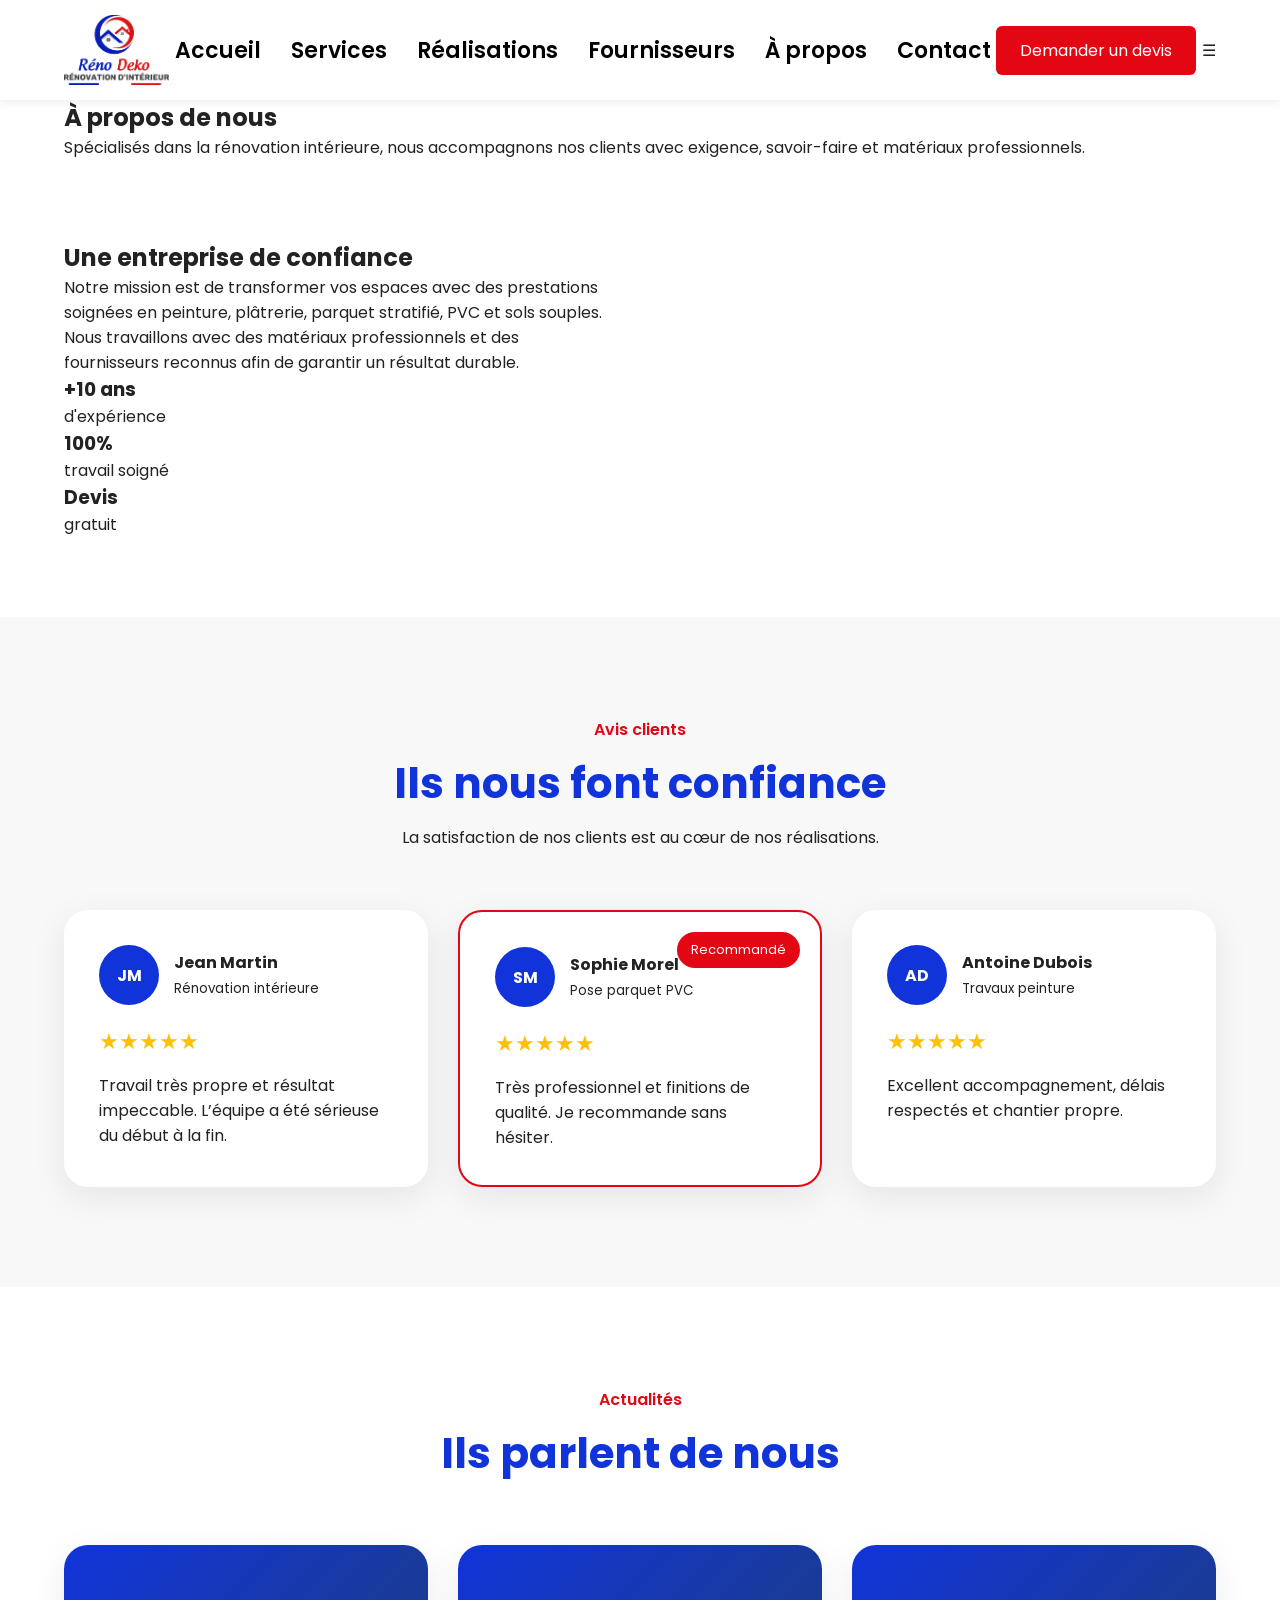
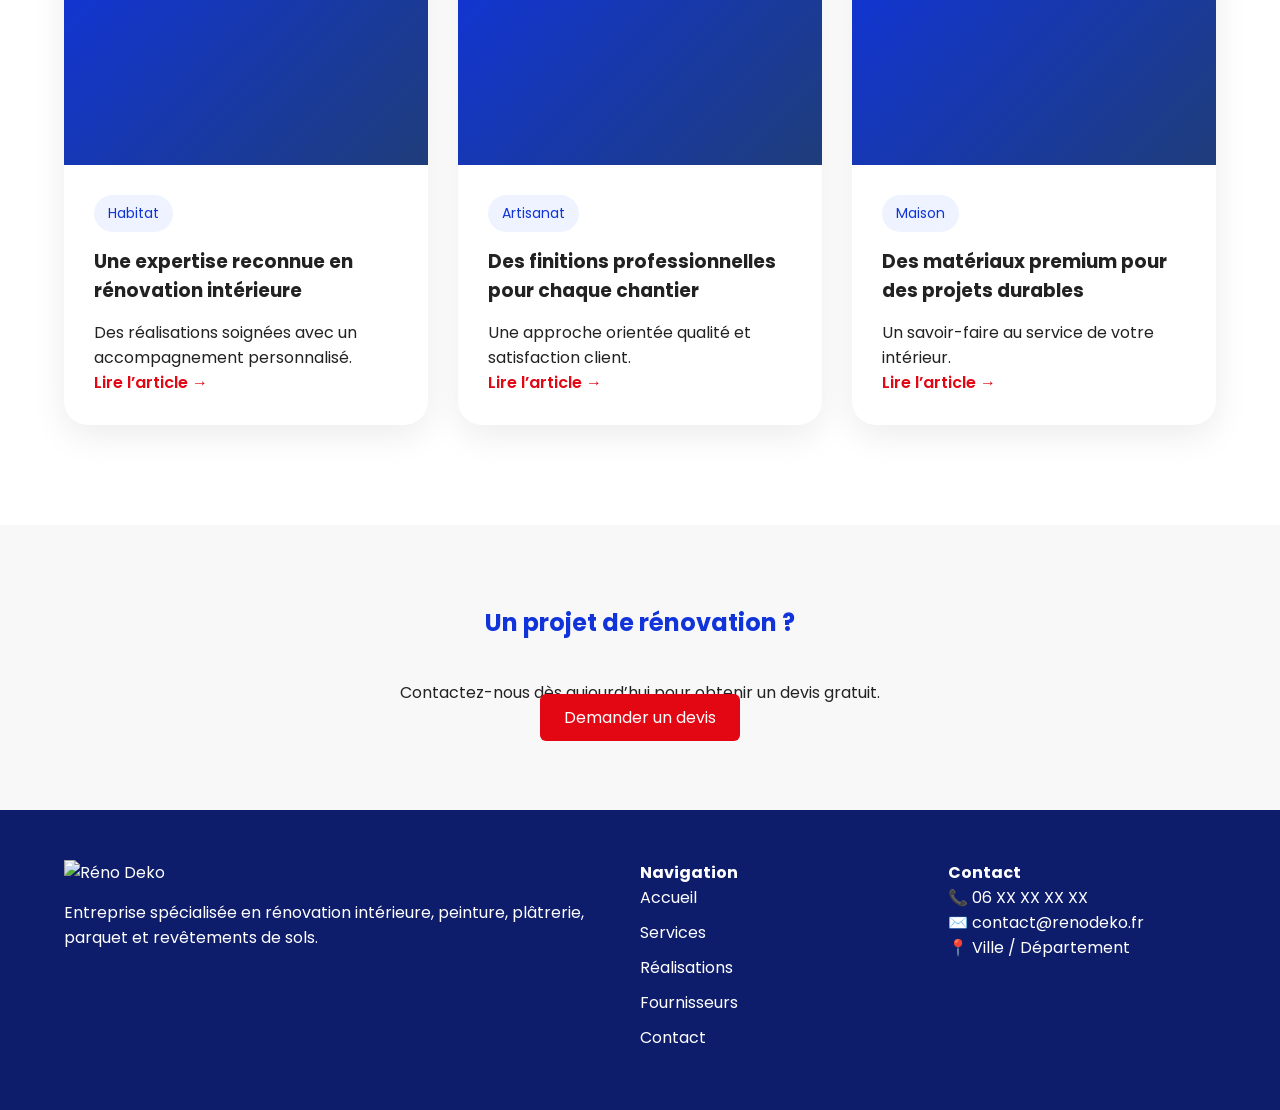
==== apropos.html @ 654c6c05 "Add files via upload" ====
<!DOCTYPE html>
<html lang="fr">

<head>

<meta charset="UTF-8">

<title>À propos</title>

<link rel="stylesheet" href="assets/css/style.css">
<link rel="stylesheet" href="assets/css/apropos.css">

</head>

<body>

<header>

    <div class="container navbar">

        <a href="index.html" class="logo">
            <img src="assets/images/logo.png" alt="Réno Deko">
        </a>

        <nav>
            <ul>
                <li><a href="index.html">Accueil</a></li>
                <li><a href="services.html">Services</a></li>
                <li><a href="realisations.html">Réalisations</a></li>
                <li><a href="fournisseurs.html">Fournisseurs</a></li>
                <li><a href="apropos.html">À propos</a></li>
                <li><a href="contact.html">Contact</a></li>
            </ul>
        </nav>

        <a href="contact.html" class="btn-primary">
            Demander un devis
        </a>

        <div class="burger">
            ☰
        </div>

    </div>

</header>

<main>

<section class="page-banner">

    <div class="container">

        <h1>À propos de nous</h1>

        <p>
            Spécialisés dans la rénovation intérieure,
            nous accompagnons nos clients avec exigence,
            savoir-faire et matériaux professionnels.
        </p>

    </div>

</section>


<section class="about">

    <div class="container about-grid">

        <div>

            <h2>Une entreprise de confiance</h2>

            <p>
                Notre mission est de transformer vos espaces
                avec des prestations soignées en peinture,
                plâtrerie, parquet stratifié, PVC et sols souples.
            </p>

            <p>
                Nous travaillons avec des matériaux
                professionnels et des fournisseurs reconnus
                afin de garantir un résultat durable.
            </p>

            <div class="stats">

                <div class="stat-box">
                    <h3>+10 ans</h3>
                    <p>d'expérience</p>
                </div>

                <div class="stat-box">
                    <h3>100%</h3>
                    <p>travail soigné</p>
                </div>

                <div class="stat-box">
                    <h3>Devis</h3>
                    <p>gratuit</p>
                </div>

            </div>

        </div>

        <img src="assets/images/about.jpg" alt="">

    </div>

</section>


<section class="reviews">

    <div class="container">

        <div class="section-title">
            <span>Avis clients</span>
            <h2>Ils nous font confiance</h2>
            <p>
                La satisfaction de nos clients
                est au cœur de nos réalisations.
            </p>
        </div>

        <div class="reviews-grid">

            <div class="review-card">

                <div class="review-top">

                    <div class="review-avatar">
                        JM
                    </div>

                    <div>
                        <h4>Jean Martin</h4>
                        <small>Rénovation intérieure</small>
                    </div>

                </div>

                <div class="stars">
                    ★★★★★
                </div>

                <p>
                    Travail très propre et résultat impeccable.
                    L’équipe a été sérieuse du début à la fin.
                </p>

            </div>


            <div class="review-card featured">

                <div class="badge">
                    Recommandé
                </div>

                <div class="review-top">

                    <div class="review-avatar">
                        SM
                    </div>

                    <div>
                        <h4>Sophie Morel</h4>
                        <small>Pose parquet PVC</small>
                    </div>

                </div>

                <div class="stars">
                    ★★★★★
                </div>

                <p>
                    Très professionnel et finitions de qualité.
                    Je recommande sans hésiter.
                </p>

            </div>


            <div class="review-card">

                <div class="review-top">

                    <div class="review-avatar">
                        AD
                    </div>

                    <div>
                        <h4>Antoine Dubois</h4>
                        <small>Travaux peinture</small>
                    </div>

                </div>

                <div class="stars">
                    ★★★★★
                </div>

                <p>
                    Excellent accompagnement,
                    délais respectés et chantier propre.
                </p>

            </div>

        </div>

    </div>

</section>


<section class="press">

    <div class="container">

        <div class="section-title">
            <span>Actualités</span>
            <h2>Ils parlent de nous</h2>
        </div>

        <div class="press-grid">

            <article class="press-card">

                <div class="press-image"></div>

                <div class="press-content">
                    <span class="press-tag">
                        Habitat
                    </span>

                    <h3>
                        Une expertise reconnue
                        en rénovation intérieure
                    </h3>

                    <p>
                        Des réalisations soignées
                        avec un accompagnement personnalisé.
                    </p>

                    <a href="https://www.youtube.com/">
                        Lire l’article →
                    </a>
                </div>

            </article>


            <article class="press-card">

                <div class="press-image"></div>

                <div class="press-content">
                    <span class="press-tag">
                        Artisanat
                    </span>

                    <h3>
                        Des finitions professionnelles
                        pour chaque chantier
                    </h3>

                    <p>
                        Une approche orientée qualité
                        et satisfaction client.
                    </p>

                    <a href="https://www.youtube.com/">
                        Lire l’article →
                    </a>
                </div>

            </article>


            <article class="press-card">

                <div class="press-image"></div>

                <div class="press-content">
                    <span class="press-tag">
                        Maison
                    </span>

                    <h3>
                        Des matériaux premium
                        pour des projets durables
                    </h3>

                    <p>
                        Un savoir-faire au service
                        de votre intérieur.
                    </p>

                    <a href="https://www.youtube.com/">
                        Lire l’article →
                    </a>
                </div>

            </article>

        </div>

    </div>

</section>


<section class="cta">

    <div class="container">

        <h2>Un projet de rénovation ?</h2>

        <p>
            Contactez-nous dès aujourd’hui
            pour obtenir un devis gratuit.
        </p>

        <a href="contact.html" class="btn-primary">
            Demander un devis
        </a>

    </div>

</section>

</main>

<footer>

    <div class="container footer-grid">

        <div>
            <img src="assets/images/logo-white.png"
            alt="Réno Deko"
            style="width:180px; margin-bottom:15px;">

            <p>
                Entreprise spécialisée en rénovation intérieure,
                peinture, plâtrerie, parquet et revêtements de sols.
            </p>
        </div>

        <div>
            <h4>Navigation</h4>

            <a href="index.html">Accueil</a>
            <a href="services.html">Services</a>
            <a href="realisations.html">Réalisations</a>
            <a href="fournisseurs.html">Fournisseurs</a>
            <a href="contact.html">Contact</a>
        </div>

        <div>
            <h4>Contact</h4>

            <p>📞 06 XX XX XX XX</p>
            <p>✉️ contact@renodeko.fr</p>
            <p>📍 Ville / Département</p>
        </div>

    </div>

</footer>

<script src="assets/js/main.js"></script>

</body>
</html>
---- assets/css/style.css ----
@import url('https://fonts.googleapis.com/css2?family=Poppins:wght@300;400;500;600;700&display=swap');

:root{
    --blue:#1034d9;
    --red:#e30613;
    --dark:#222;
    --light:#fff;
    --gray:#f5f5f5;
}

*{
    margin:0;
    padding:0;
    box-sizing:border-box;
}

html,
body{
    height:100%;
}

body{
    font-family:'Poppins',sans-serif;
    color:var(--dark);

    display:flex;
    flex-direction:column;
    min-height:100vh;
}

main{
    flex:1;
}

img{
    max-width:100%;
    display:block;
}

a{
    text-decoration:none;
}

.container{
    width:90%;
    max-width:1200px;
    margin:auto;
}

header{
    background:white;
    box-shadow:0 2px 10px rgba(0,0,0,.08);
}

.navbar{
    display:flex;
    justify-content:space-between;
    align-items:center;
    padding:15px 0;
}

.logo img{
    height:70px;
}

nav ul{
    display:flex;
    list-style:none;
    gap:30px;
}

nav a{
    color:#000000;
    font-weight:600;
    font-size:22px;
}

.btn-primary{
    background:var(--red);
    color:white;
    padding:12px 24px;
    border-radius:6px;
}

.btn-secondary{
    border:2px solid var(--blue);
    color:var(--blue);
    padding:12px 24px;
    border-radius:6px;
}

.hero{
    padding:80px 0;
}

.hero-content{
    display:grid;
    grid-template-columns:1fr 1fr;
    gap:60px;
    align-items:center;
}

.badge{
    display:inline-block;
    background:#eef2ff;
    color:var(--blue);
    padding:8px 15px;
    border-radius:50px;
    margin-bottom:20px;
}

.hero h1{
    font-size:52px;
    color:var(--blue);
    margin-bottom:20px;
}

.hero p{
    line-height:1.8;
    margin-bottom:30px;
}

.hero-buttons{
    display:flex;
    gap:15px;
}

.services-home{
    padding:80px 0;
    background:#fafafa;
}

.services-home h2,
.suppliers-preview h2,
.cta h2{
    text-align:center;
    margin-bottom:40px;
    color:var(--blue);
}

.cards{
    display:grid;
    grid-template-columns:repeat(auto-fit,minmax(220px,1fr));
    gap:20px;
}

.card{
    background:white;
    padding:30px;
    border-radius:10px;
    box-shadow:0 5px 20px rgba(0,0,0,.08);
}

.advantages{
    background:var(--blue);
    color:white;
    padding:50px 0;
}

.advantages-grid{
    display:grid;
    grid-template-columns:repeat(4,1fr);
    text-align:center;
}

.suppliers-preview{
    padding:80px 0;
}

.logos{
    display:flex;
    justify-content:center;
    align-items:center;
    flex-wrap:wrap;
    gap:50px;
}

.logos img{
    max-height:60px;
}

.cta{
    background:#f8f8f8;
    padding:80px 0;
    text-align:center;
}

footer{
    background:#0d1c6b;
    color:white;
    padding:50px 0;
}

.footer-grid{
    display:grid;
    grid-template-columns:2fr 1fr 1fr;
    gap:40px;
}

footer a{
    display:block;
    color:white;
    margin-bottom:10px;
}

@media(max-width:992px){

.hero-content{
grid-template-columns:1fr;
}

nav{
display:none;
}

.advantages-grid{
grid-template-columns:1fr 1fr;
gap:30px;
}

.footer-grid{
grid-template-columns:1fr;
}
}
---- assets/css/apropos.css ----
.about{
padding:80px 0;
}

.about-grid{
display:grid;
grid-template-columns:1fr 1fr;
gap:50px;
align-items:center;
}

.about img{
border-radius:10px;
}

@media(max-width:768px){

.about-grid{
grid-template-columns:1fr;
}

}

.section-title{
    text-align:center;
    margin-bottom:60px;
}

.section-title span{
    color:var(--red);
    font-weight:600;
}

.section-title h2{
    font-size:42px;
    color:var(--blue);
    margin:10px 0;
}

/* AVIS */

.reviews{
    background:#f8f8f8;
    padding:100px 0;
}

.reviews-grid{
    display:grid;
    grid-template-columns:repeat(3,1fr);
    gap:30px;
}

.review-card{
    background:white;
    border-radius:24px;
    padding:35px;
    box-shadow:0 10px 35px rgba(0,0,0,.08);
    transition:.3s;
    position:relative;
}

.review-card:hover{
    transform:translateY(-8px);
}

.review-top{
    display:flex;
    align-items:center;
    gap:15px;
    margin-bottom:20px;
}

.review-avatar{
    width:60px;
    height:60px;
    border-radius:50%;
    background:var(--blue);
    color:white;
    display:flex;
    align-items:center;
    justify-content:center;
    font-weight:700;
}

.stars{
    color:#FFC107;
    font-size:22px;
    margin-bottom:15px;
}

.featured{
    border:2px solid var(--red);
}

.badge{
    position:absolute;
    top:20px;
    right:20px;
    background:var(--red);
    color:white;
    padding:8px 14px;
    border-radius:50px;
    font-size:13px;
}

/* PRESSE */

.press{
    padding:100px 0;
}

.press-grid{
    display:grid;
    grid-template-columns:repeat(3,1fr);
    gap:30px;
}

.press-card{
    background:white;
    border-radius:24px;
    overflow:hidden;
    box-shadow:0 10px 35px rgba(0,0,0,.08);
    transition:.3s;
}

.press-card:hover{
    transform:translateY(-8px);
}

.press-image{
    height:220px;
    background:linear-gradient(
        135deg,
        var(--blue),
        #1f3d7a
    );
}

.press-content{
    padding:30px;
}

.press-tag{
    display:inline-block;
    background:#eef3ff;
    color:var(--blue);
    padding:8px 14px;
    border-radius:50px;
    font-size:14px;
    margin-bottom:15px;
}

.press-content h3{
    margin-bottom:15px;
}

.press-content a{
    color:var(--red);
    font-weight:600;
    text-decoration:none;
}

@media(max-width:992px){

    .reviews-grid,
    .press-grid{
        grid-template-columns:1fr;
    }

}
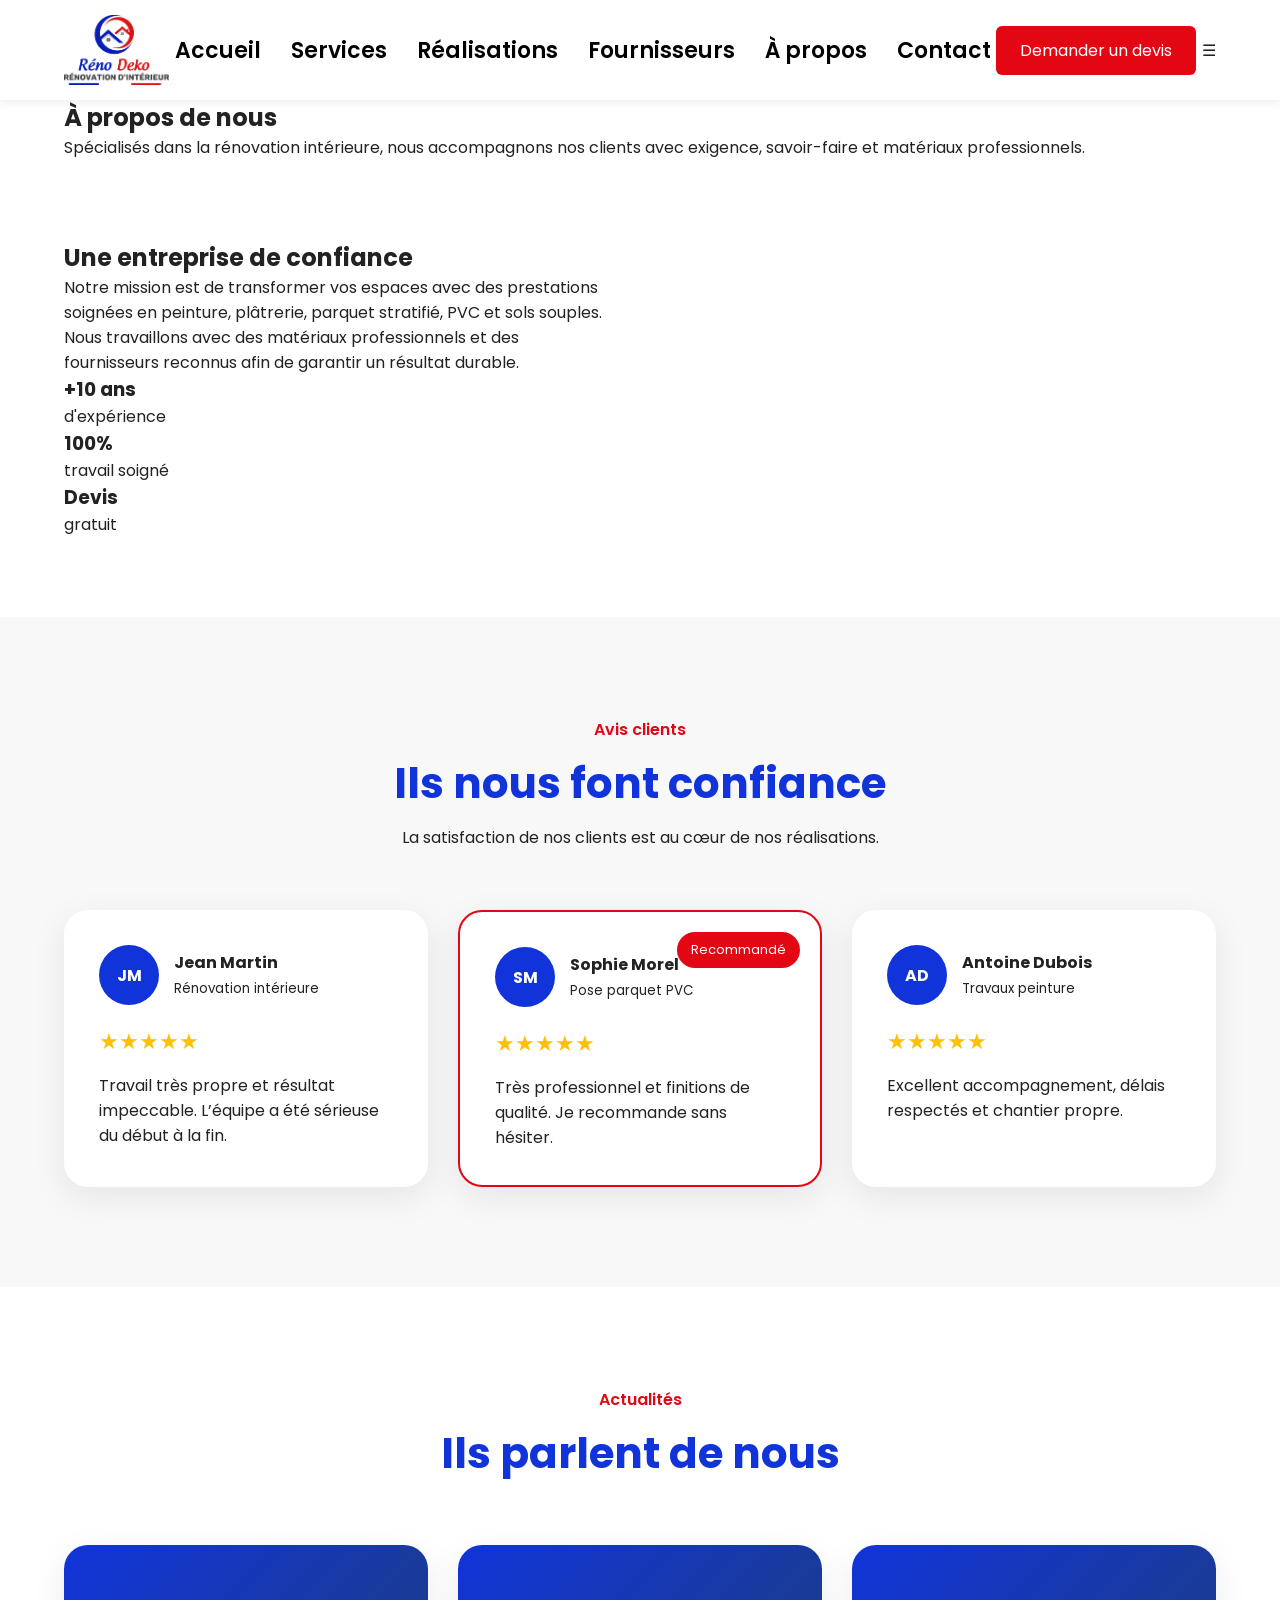
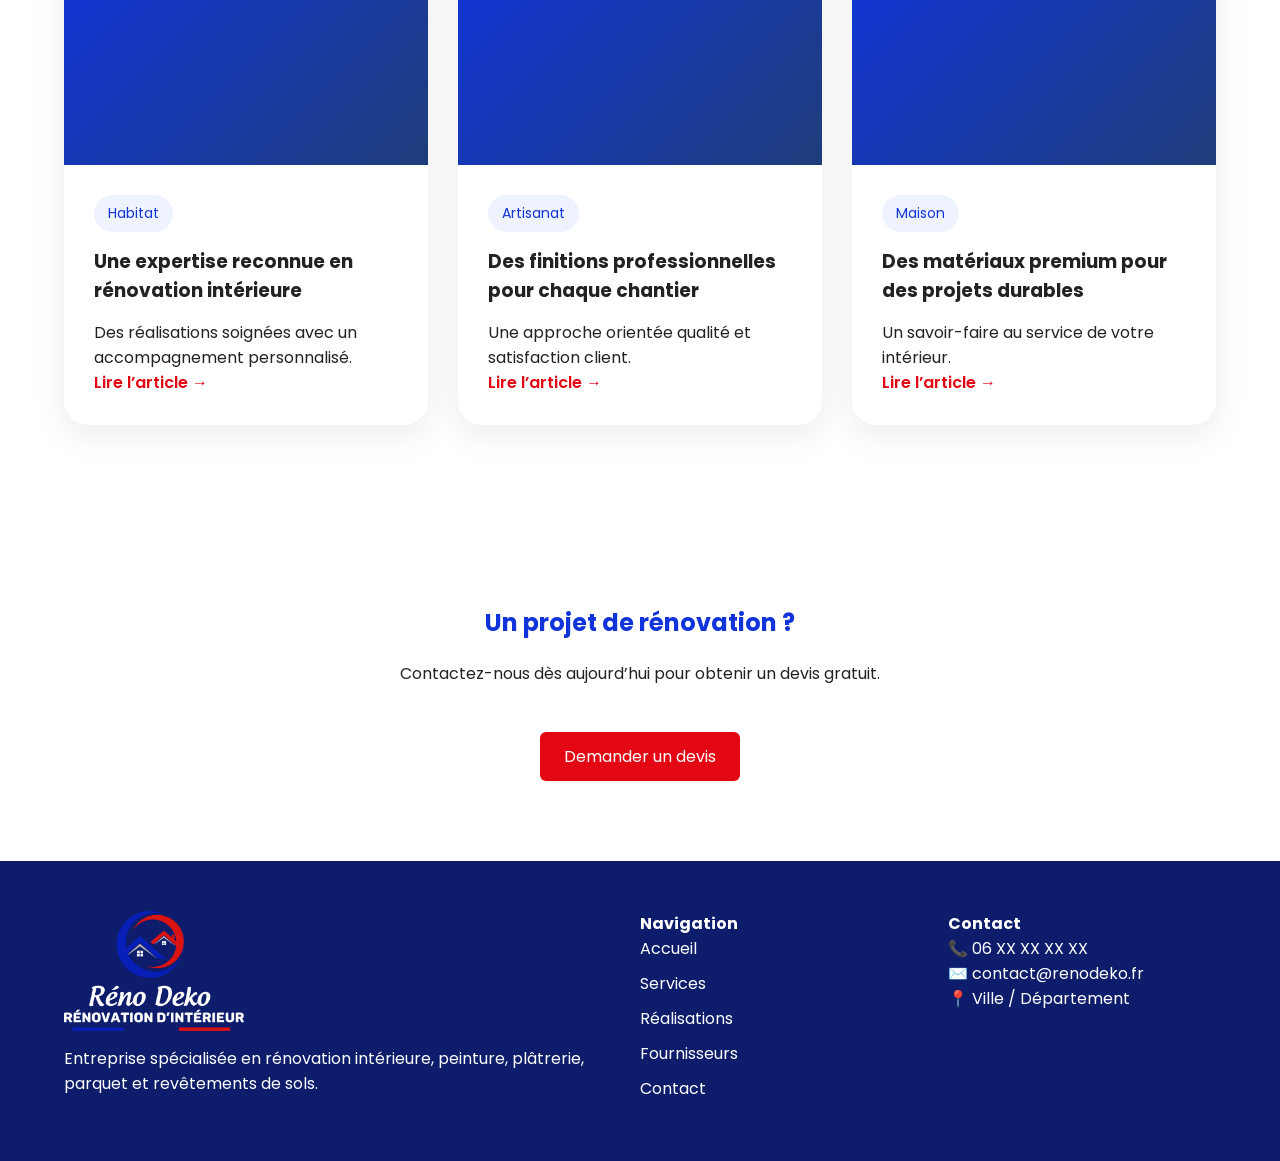
==== commit e571f515: "Fix HTML structure and add viewport meta tag" ====
--- a/apropos.html
+++ b/apropos.html
@@ -4,6 +4,7 @@
 <head>
 
 <meta charset="UTF-8">
+<meta name="viewport" content="width=device-width, initial-scale=1.0">
 
 <title>À propos</title>
 
@@ -377,4 +378,4 @@
 <script src="assets/js/main.js"></script>
 
 </body>
-</html>+</html>
--- a/assets/css/style.css
+++ b/assets/css/style.css
@@ -180,9 +180,28 @@
 }
 
 .cta{
-    background:#f8f8f8;
     padding:80px 0;
     text-align:center;
+}
+
+.cta h2{
+    margin-bottom:20px;
+}
+
+.cta p{
+    margin-bottom:35px;
+    line-height:1.7;
+}
+
+.cta .btn-primary{
+    display:inline-block;
+    margin-top:10px;
+}
+
+.cta .container{
+    display:flex;
+    flex-direction:column;
+    align-items:center;
 }
 
 footer{
@@ -221,4 +240,4 @@
 .footer-grid{
 grid-template-columns:1fr;
 }
-}+}
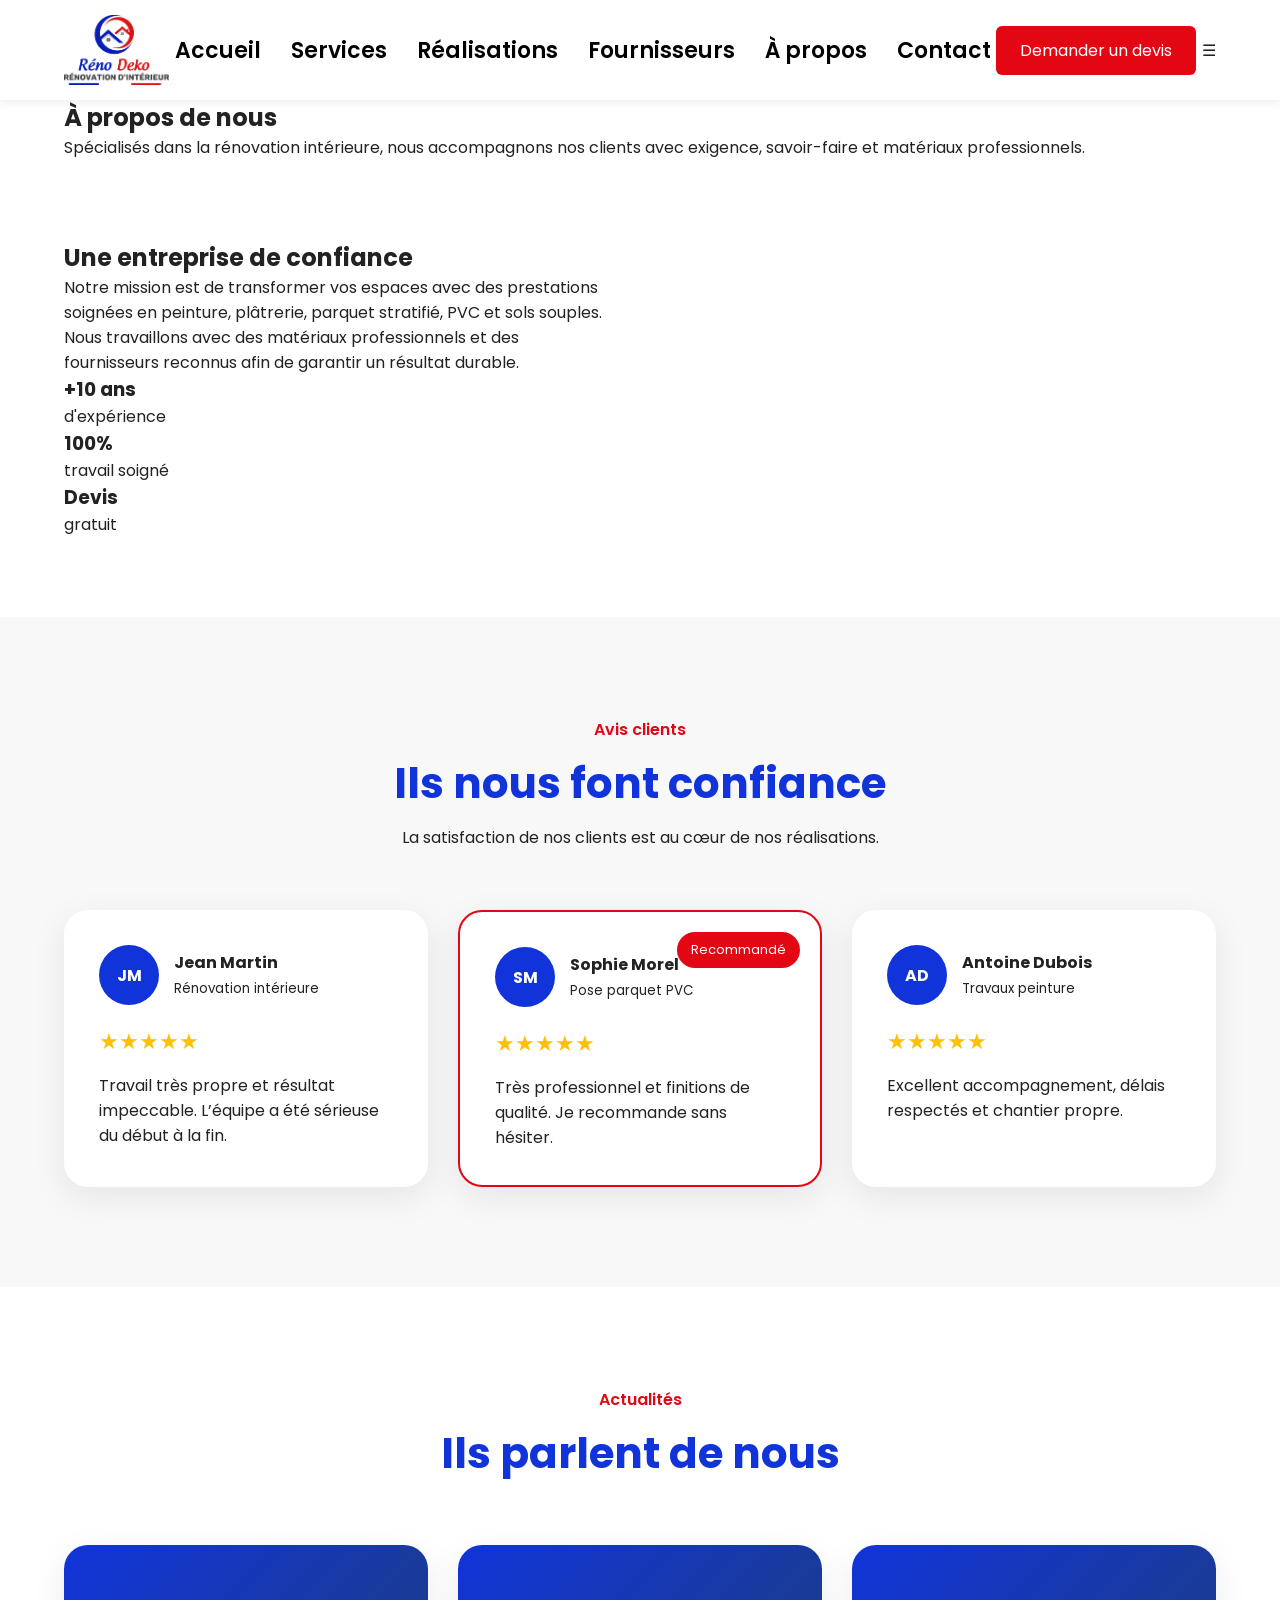
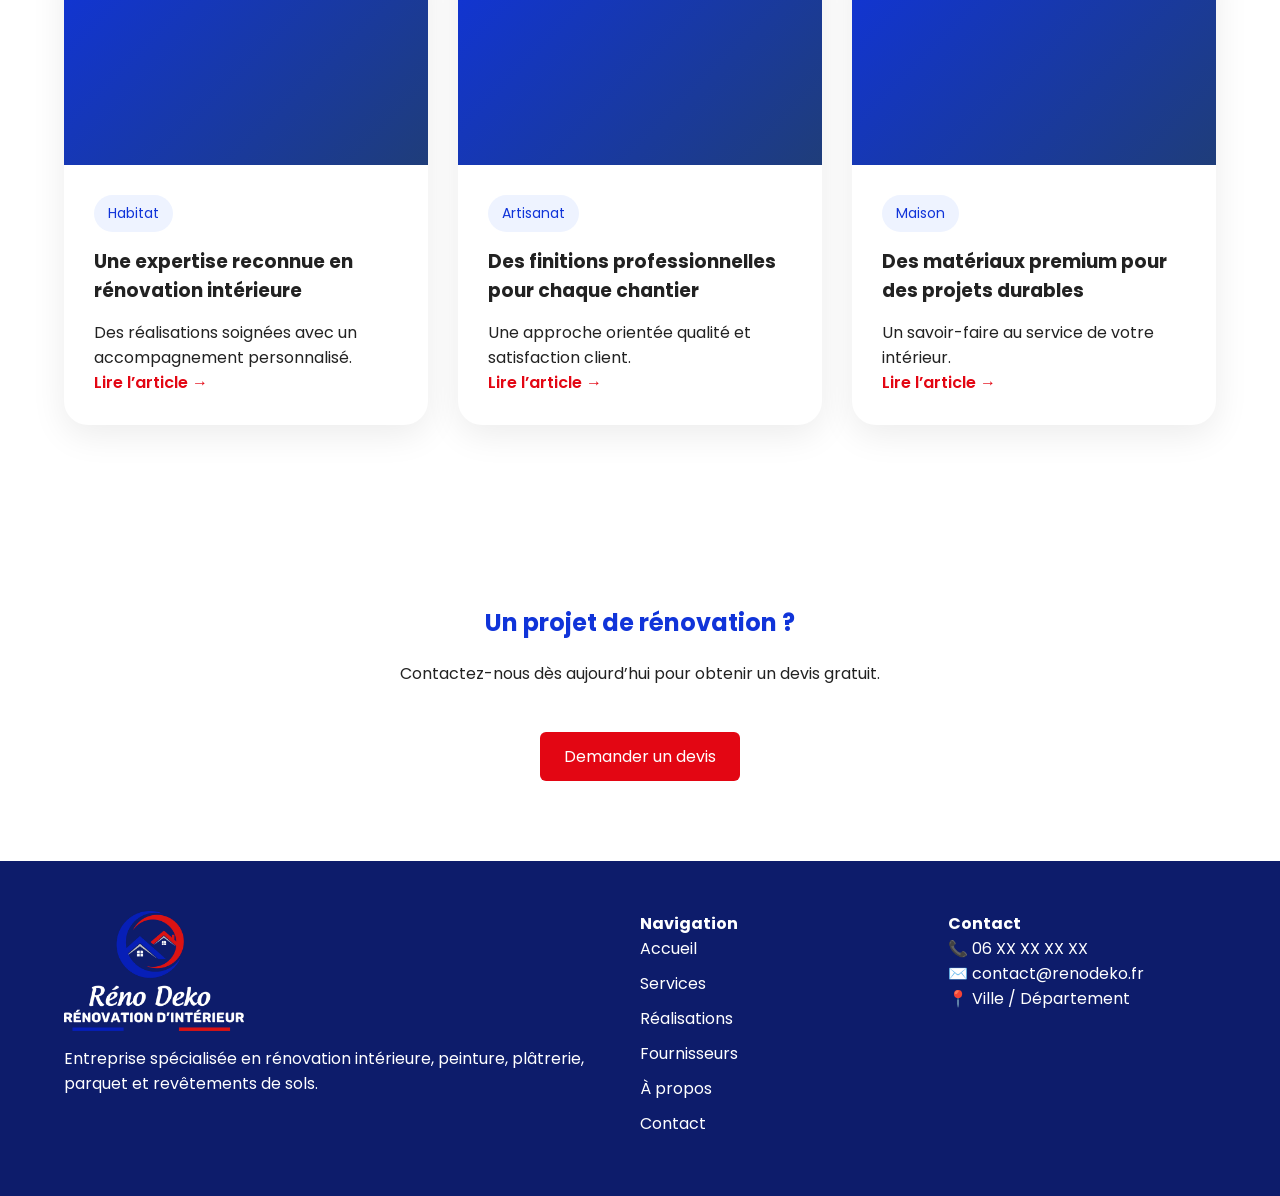
==== commit 3499ed63: "Update apropos.html" ====
--- a/apropos.html
+++ b/apropos.html
@@ -355,11 +355,11 @@
 
         <div>
             <h4>Navigation</h4>
-
             <a href="index.html">Accueil</a>
             <a href="services.html">Services</a>
             <a href="realisations.html">Réalisations</a>
             <a href="fournisseurs.html">Fournisseurs</a>
+            <a href="apropos.html">À propos</a>
             <a href="contact.html">Contact</a>
         </div>
 
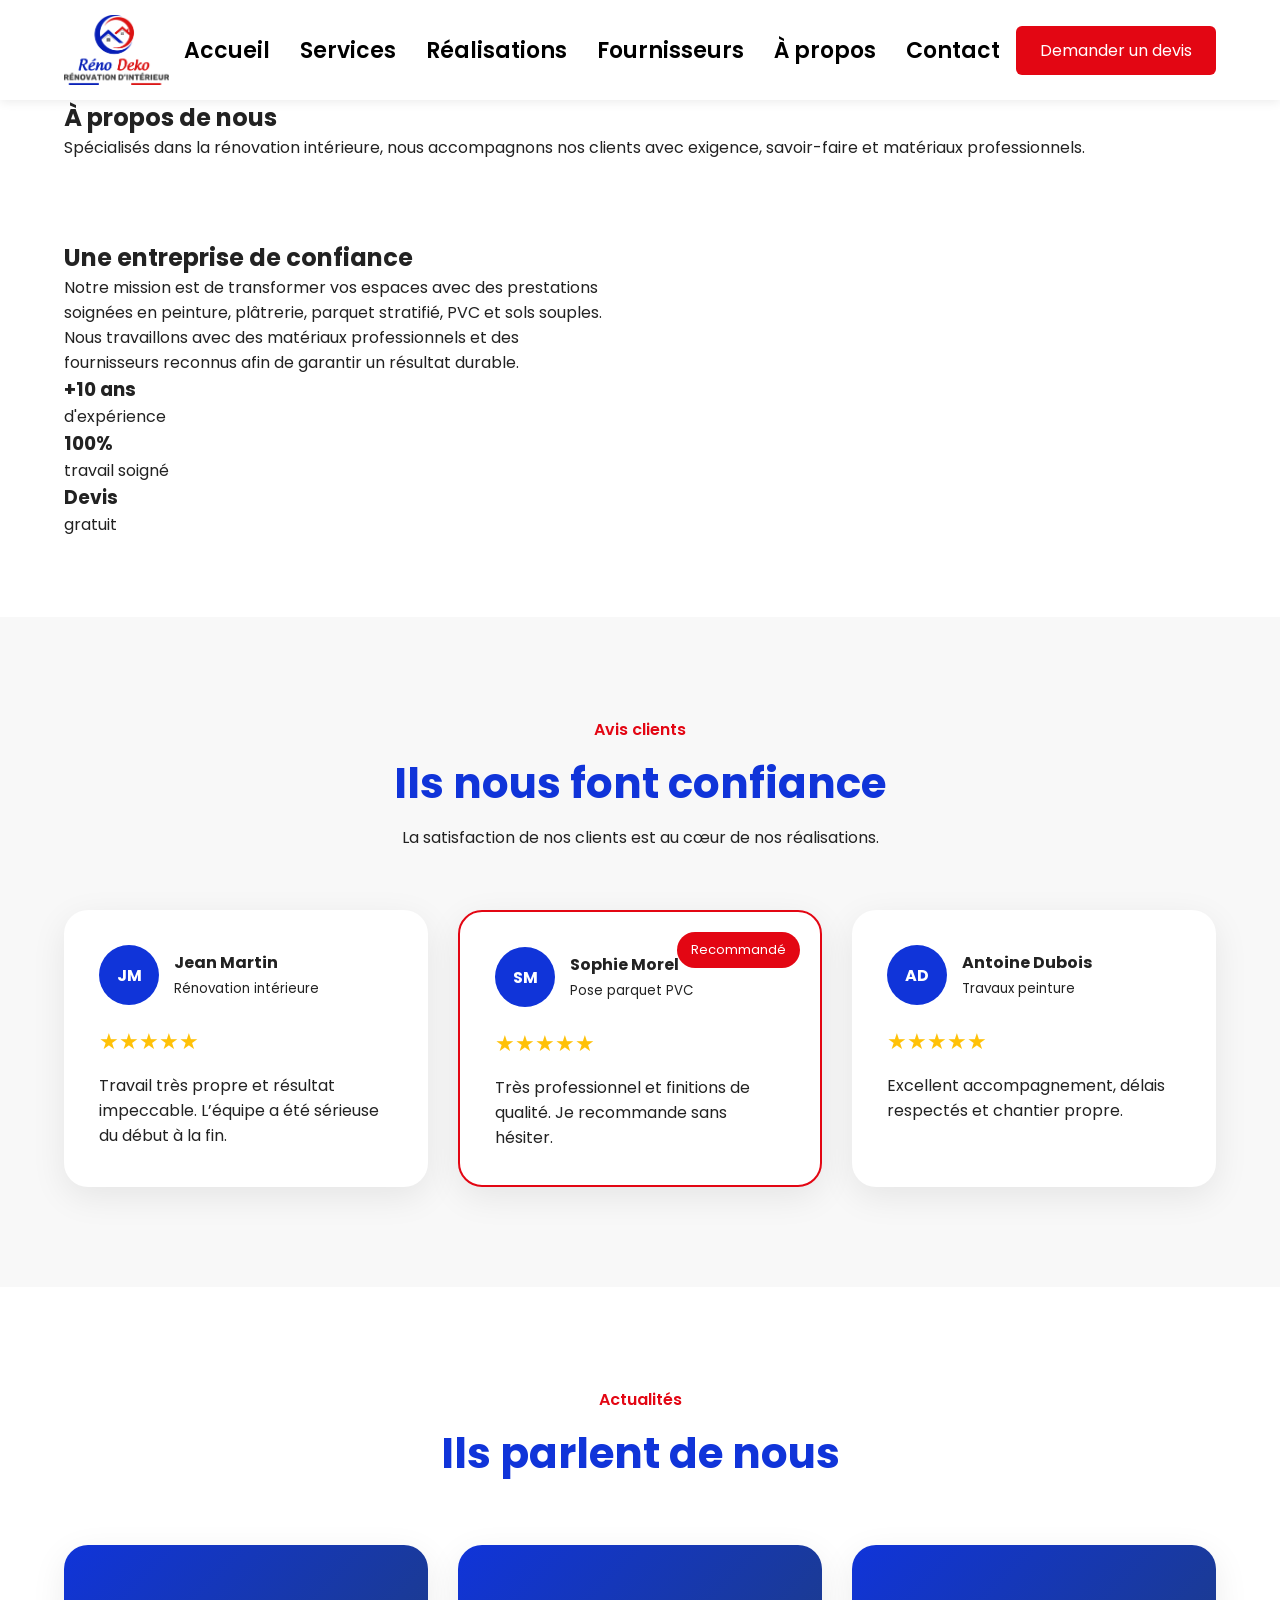
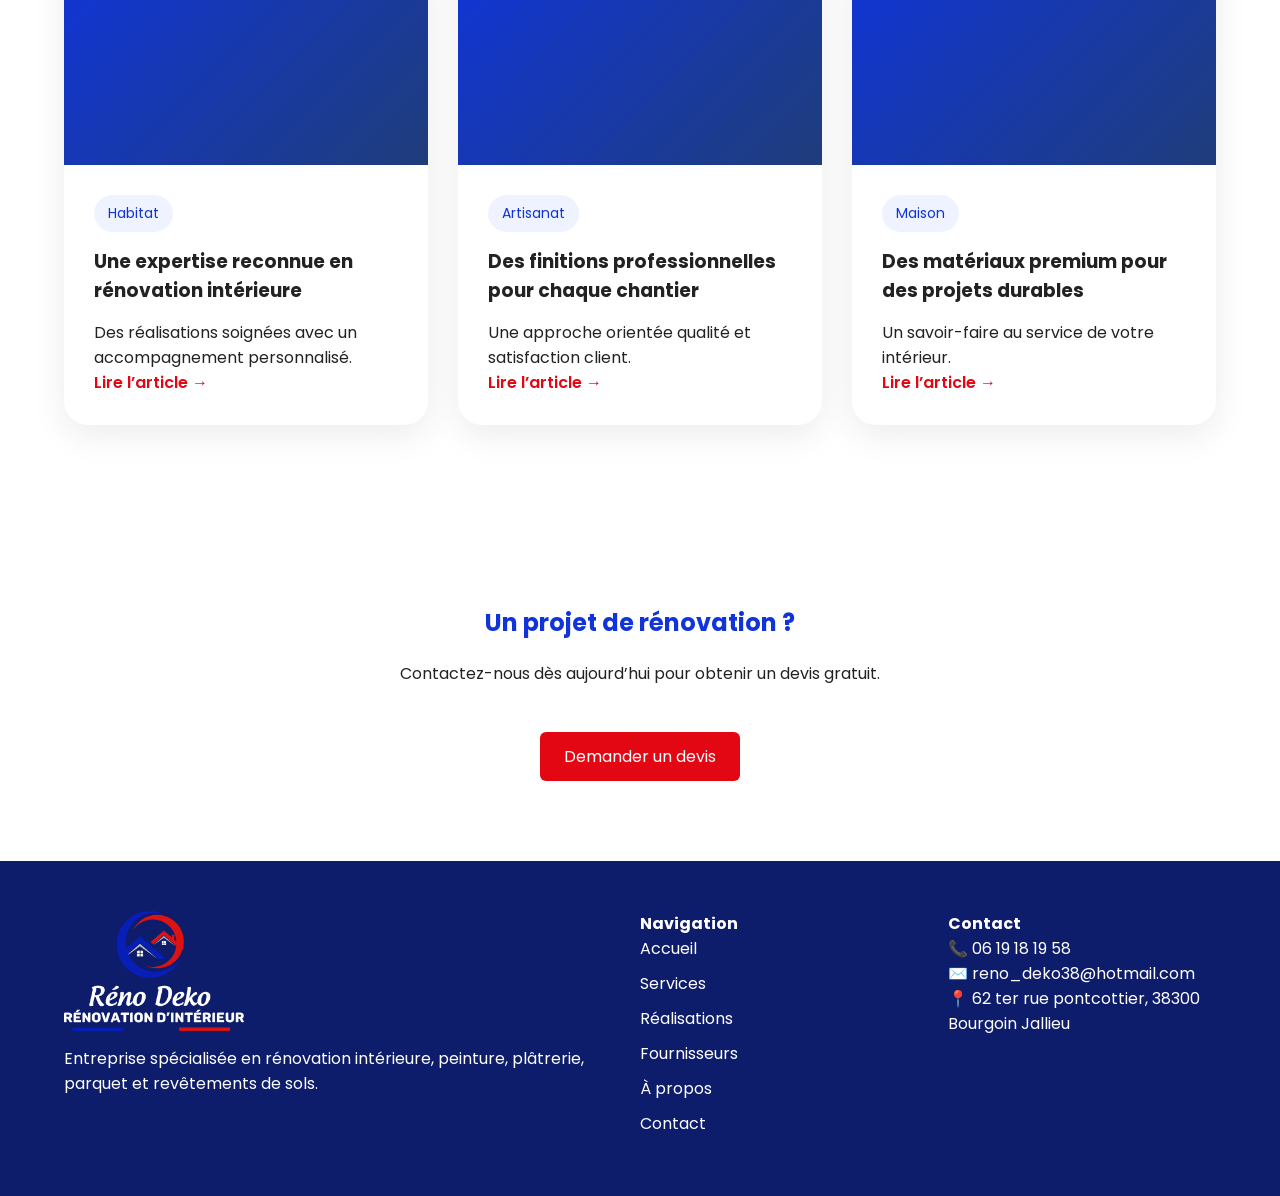
==== commit 7d9ce4e7: "Update apropos.html" ====
--- a/apropos.html
+++ b/apropos.html
@@ -365,10 +365,10 @@
 
         <div>
             <h4>Contact</h4>
-
-            <p>📞 06 XX XX XX XX</p>
-            <p>✉️ contact@renodeko.fr</p>
-            <p>📍 Ville / Département</p>
+                
+            <p>📞 06 19 18 19 58</p>
+            <p>✉️ reno_deko38@hotmail.com</p>
+            <p>📍 62 ter rue pontcottier, 38300 Bourgoin Jallieu</p>
         </div>
 
     </div>
--- a/assets/css/style.css
+++ b/assets/css/style.css
@@ -198,12 +198,6 @@
     margin-top:10px;
 }
 
-.cta .container{
-    display:flex;
-    flex-direction:column;
-    align-items:center;
-}
-
 footer{
     background:#0d1c6b;
     color:white;
@@ -222,6 +216,10 @@
     margin-bottom:10px;
 }
 
+.burger{
+display:none;
+}
+
 @media(max-width:992px){
 
 .hero-content{
@@ -230,6 +228,35 @@
 
 nav{
 display:none;
+}
+
+.burger{
+display:block;
+font-size:28px;
+cursor:pointer;
+color:var(--blue);
+}
+
+nav.active{
+display:flex;
+position:absolute;
+top:100%;
+left:0;
+right:0;
+background:white;
+flex-direction:column;
+padding:20px;
+box-shadow:0 10px 20px rgba(0,0,0,.1);
+z-index:100;
+}
+
+nav.active ul{
+flex-direction:column;
+gap:20px;
+}
+
+header{
+position:relative;
 }
 
 .advantages-grid{
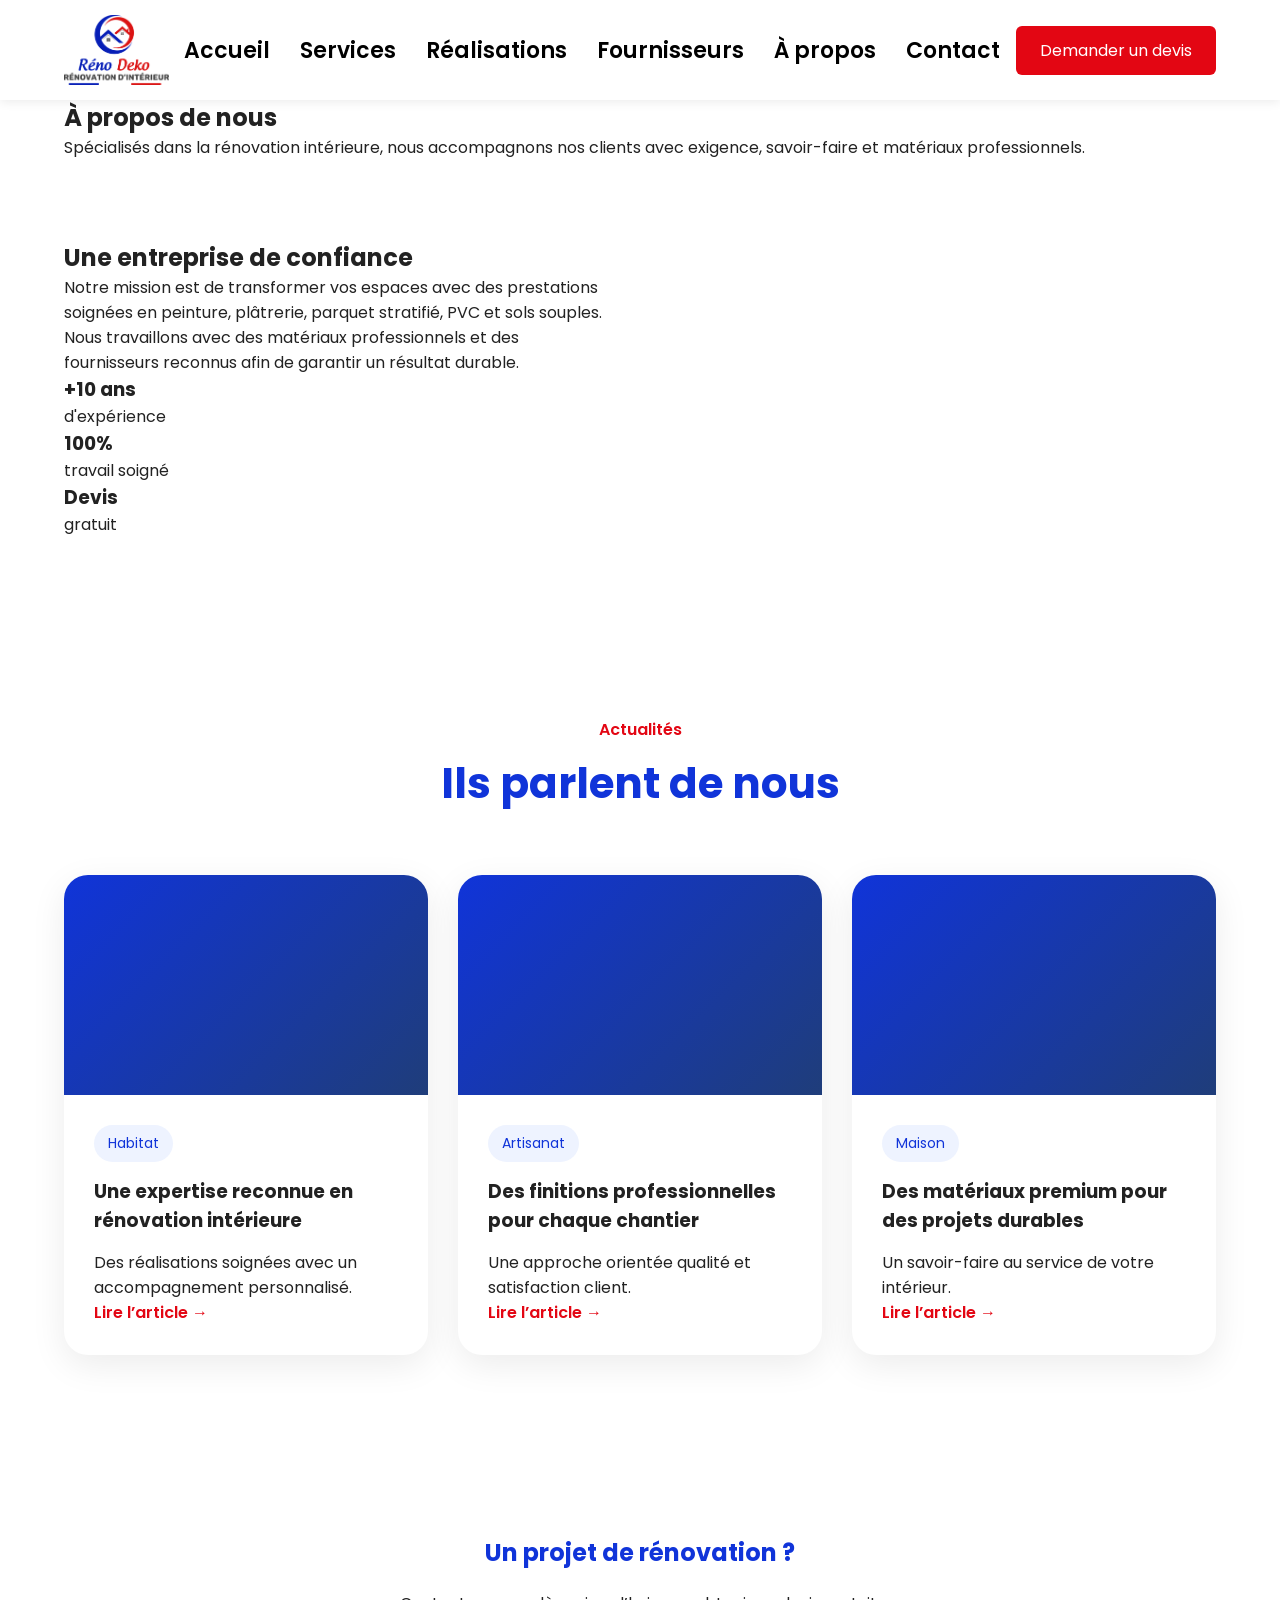
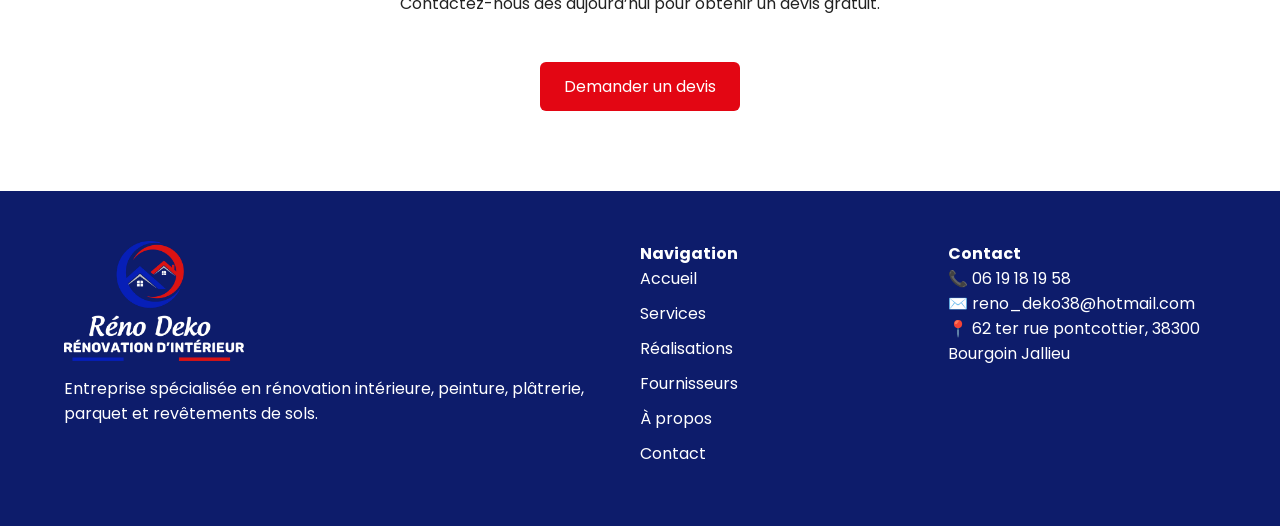
==== commit 4ca84221: "Update apropos.html" ====
--- a/apropos.html
+++ b/apropos.html
@@ -113,112 +113,6 @@
 </section>
 
 
-<section class="reviews">
-
-    <div class="container">
-
-        <div class="section-title">
-            <span>Avis clients</span>
-            <h2>Ils nous font confiance</h2>
-            <p>
-                La satisfaction de nos clients
-                est au cœur de nos réalisations.
-            </p>
-        </div>
-
-        <div class="reviews-grid">
-
-            <div class="review-card">
-
-                <div class="review-top">
-
-                    <div class="review-avatar">
-                        JM
-                    </div>
-
-                    <div>
-                        <h4>Jean Martin</h4>
-                        <small>Rénovation intérieure</small>
-                    </div>
-
-                </div>
-
-                <div class="stars">
-                    ★★★★★
-                </div>
-
-                <p>
-                    Travail très propre et résultat impeccable.
-                    L’équipe a été sérieuse du début à la fin.
-                </p>
-
-            </div>
-
-
-            <div class="review-card featured">
-
-                <div class="badge">
-                    Recommandé
-                </div>
-
-                <div class="review-top">
-
-                    <div class="review-avatar">
-                        SM
-                    </div>
-
-                    <div>
-                        <h4>Sophie Morel</h4>
-                        <small>Pose parquet PVC</small>
-                    </div>
-
-                </div>
-
-                <div class="stars">
-                    ★★★★★
-                </div>
-
-                <p>
-                    Très professionnel et finitions de qualité.
-                    Je recommande sans hésiter.
-                </p>
-
-            </div>
-
-
-            <div class="review-card">
-
-                <div class="review-top">
-
-                    <div class="review-avatar">
-                        AD
-                    </div>
-
-                    <div>
-                        <h4>Antoine Dubois</h4>
-                        <small>Travaux peinture</small>
-                    </div>
-
-                </div>
-
-                <div class="stars">
-                    ★★★★★
-                </div>
-
-                <p>
-                    Excellent accompagnement,
-                    délais respectés et chantier propre.
-                </p>
-
-            </div>
-
-        </div>
-
-    </div>
-
-</section>
-
-
 <section class="press">
 
     <div class="container">
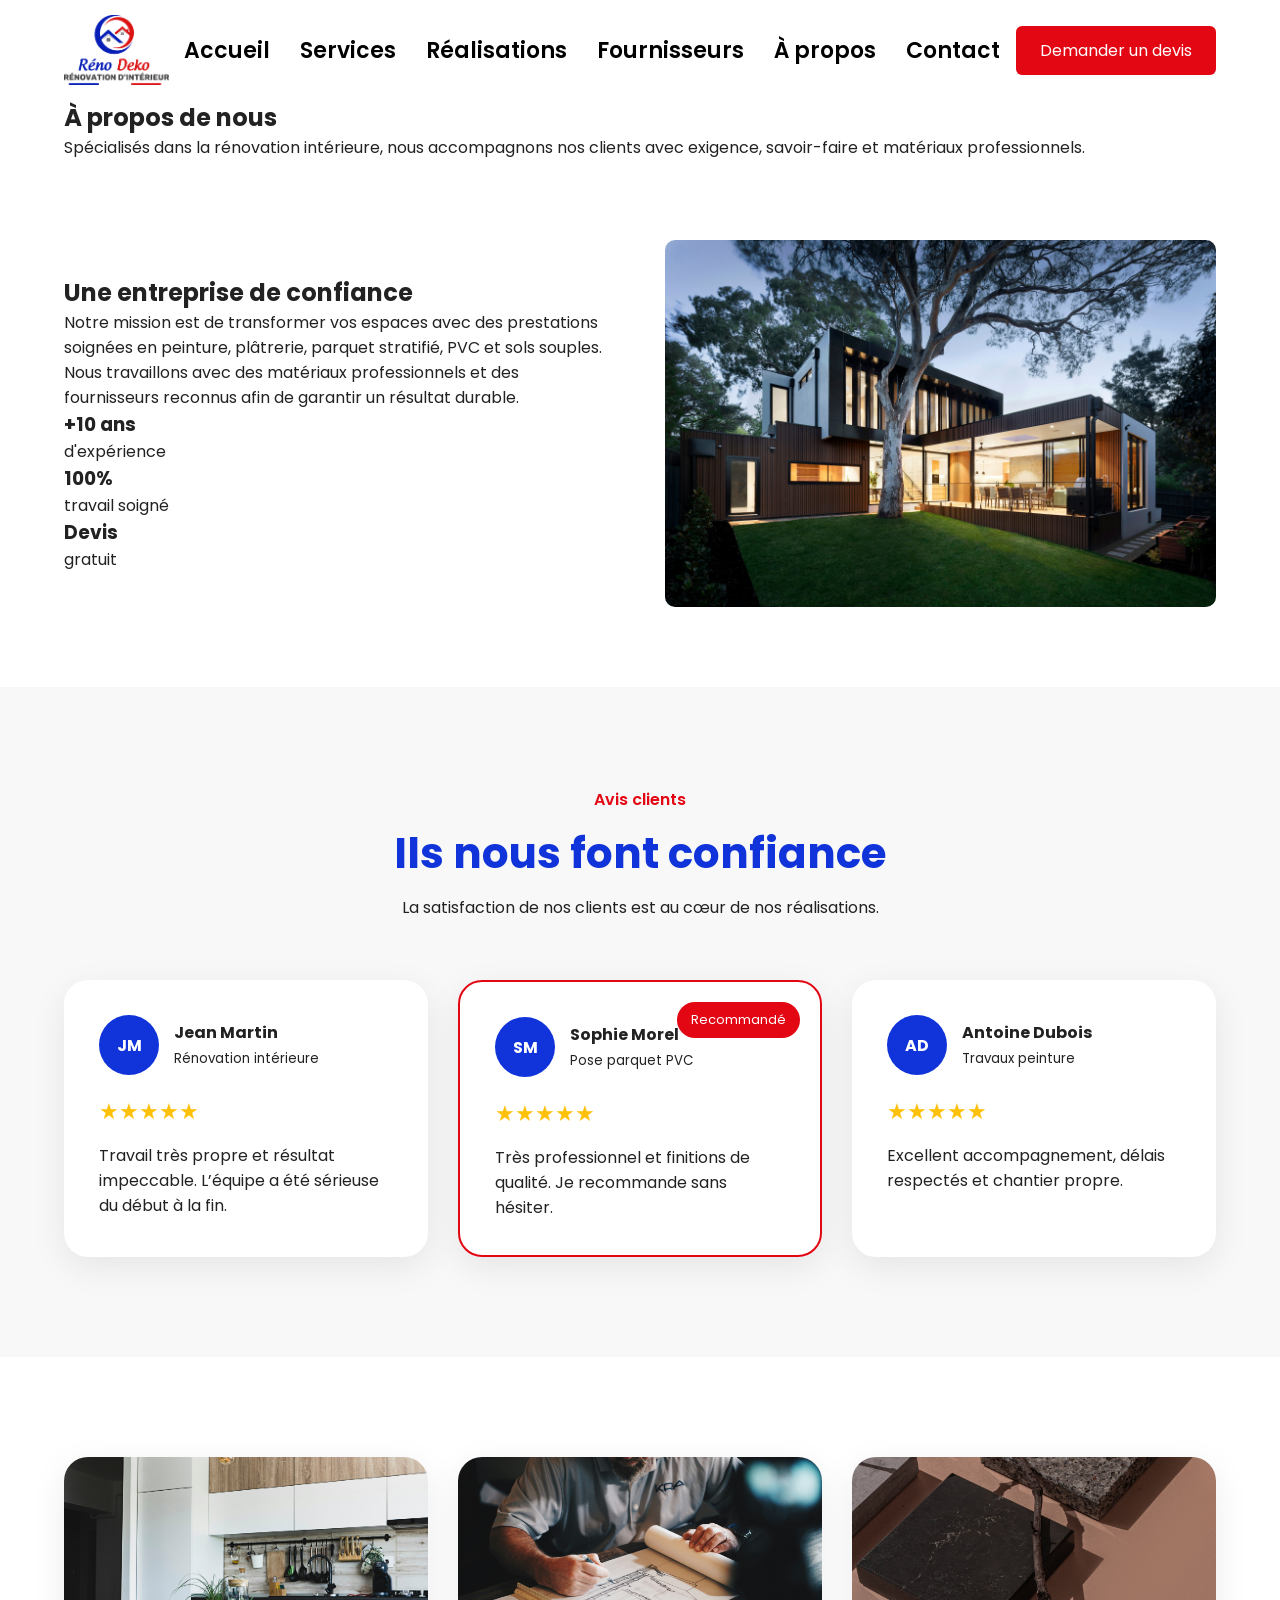
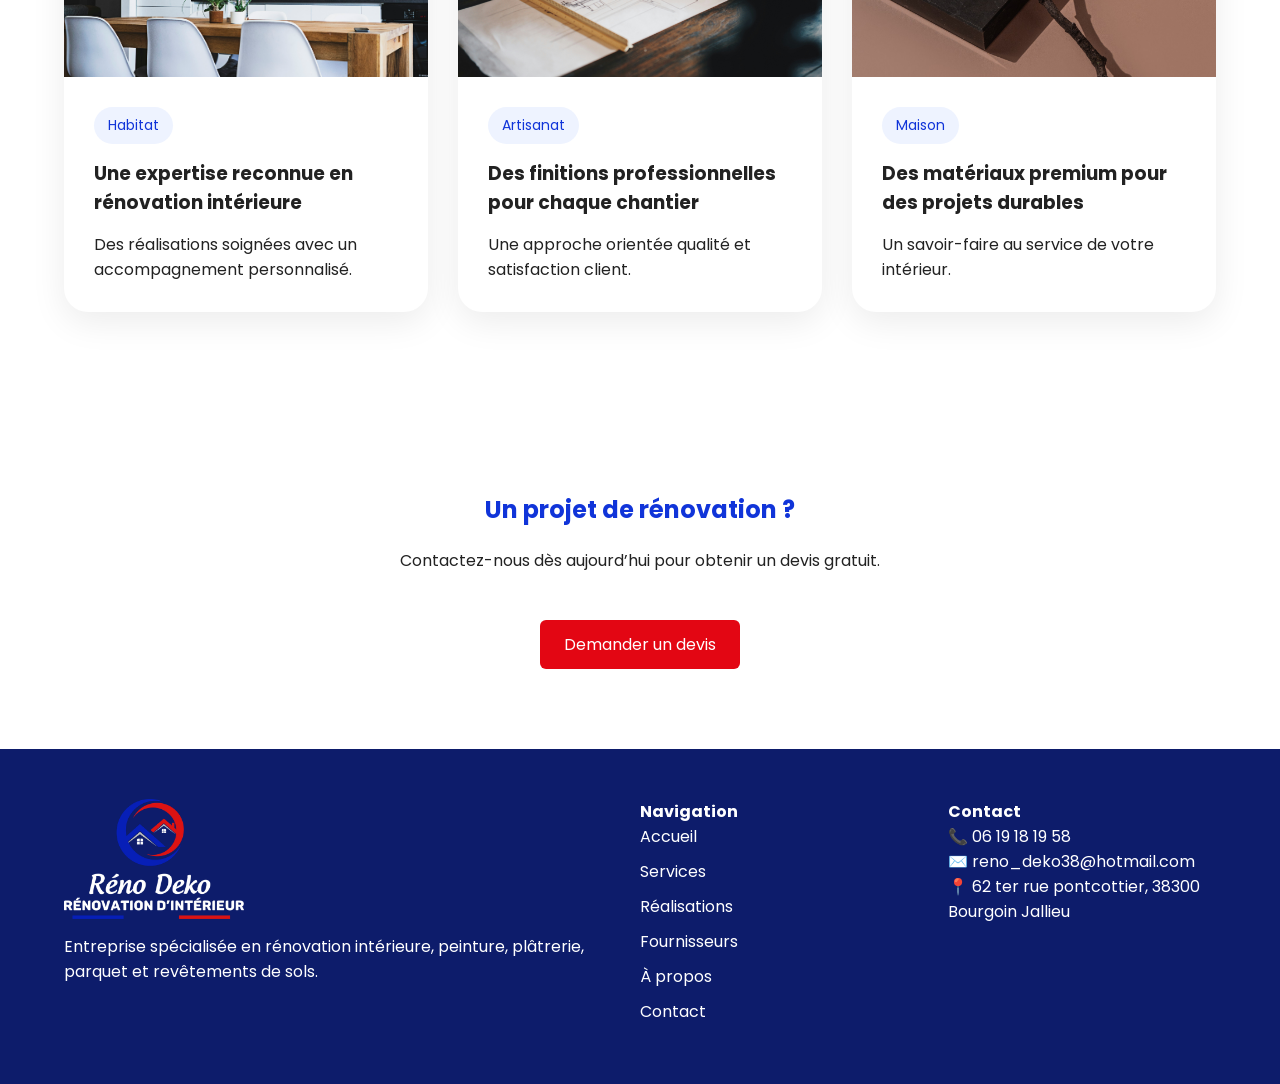
==== commit 7376dfd7: "Update apropos.html" ====
--- a/apropos.html
+++ b/apropos.html
@@ -106,7 +106,113 @@
 
         </div>
 
-        <img src="assets/images/about.jpg" alt="">
+        <img src="assets/images/about.jpg" alt="Notre équipe au travail" style="width:100%;border-radius:10px;">
+
+    </div>
+
+</section>
+
+
+<section class="reviews">
+
+    <div class="container">
+
+        <div class="section-title">
+            <span>Avis clients</span>
+            <h2>Ils nous font confiance</h2>
+            <p>
+                La satisfaction de nos clients
+                est au cœur de nos réalisations.
+            </p>
+        </div>
+
+        <div class="reviews-grid">
+
+            <div class="review-card">
+
+                <div class="review-top">
+
+                    <div class="review-avatar">
+                        JM
+                    </div>
+
+                    <div>
+                        <h4>Jean Martin</h4>
+                        <small>Rénovation intérieure</small>
+                    </div>
+
+                </div>
+
+                <div class="stars">
+                    ★★★★★
+                </div>
+
+                <p>
+                    Travail très propre et résultat impeccable.
+                    L’équipe a été sérieuse du début à la fin.
+                </p>
+
+            </div>
+
+
+            <div class="review-card featured">
+
+                <div class="badge">
+                    Recommandé
+                </div>
+
+                <div class="review-top">
+
+                    <div class="review-avatar">
+                        SM
+                    </div>
+
+                    <div>
+                        <h4>Sophie Morel</h4>
+                        <small>Pose parquet PVC</small>
+                    </div>
+
+                </div>
+
+                <div class="stars">
+                    ★★★★★
+                </div>
+
+                <p>
+                    Très professionnel et finitions de qualité.
+                    Je recommande sans hésiter.
+                </p>
+
+            </div>
+
+
+            <div class="review-card">
+
+                <div class="review-top">
+
+                    <div class="review-avatar">
+                        AD
+                    </div>
+
+                    <div>
+                        <h4>Antoine Dubois</h4>
+                        <small>Travaux peinture</small>
+                    </div>
+
+                </div>
+
+                <div class="stars">
+                    ★★★★★
+                </div>
+
+                <p>
+                    Excellent accompagnement,
+                    délais respectés et chantier propre.
+                </p>
+
+            </div>
+
+        </div>
 
     </div>
 
@@ -117,16 +223,14 @@
 
     <div class="container">
 
-        <div class="section-title">
-            <span>Actualités</span>
-            <h2>Ils parlent de nous</h2>
-        </div>
 
         <div class="press-grid">
 
             <article class="press-card">
 
-                <div class="press-image"></div>
+                <div class="press-image" style="background:none;height:220px;overflow:hidden;">
+                    <img src="assets/images/presse-habitat.jpg" alt="Rénovation intérieure" style="width:100%;height:100%;object-fit:cover;">
+                </div>
 
                 <div class="press-content">
                     <span class="press-tag">
@@ -143,9 +247,6 @@
                         avec un accompagnement personnalisé.
                     </p>
 
-                    <a href="https://www.youtube.com/">
-                        Lire l’article →
-                    </a>
                 </div>
 
             </article>
@@ -153,7 +254,9 @@
 
             <article class="press-card">
 
-                <div class="press-image"></div>
+                <div class="press-image" style="background:none;height:220px;overflow:hidden;">
+                    <img src="assets/images/presse-artisanat.jpg" alt="Artisanat" style="width:100%;height:100%;object-fit:cover;">
+                </div>
 
                 <div class="press-content">
                     <span class="press-tag">
@@ -170,9 +273,6 @@
                         et satisfaction client.
                     </p>
 
-                    <a href="https://www.youtube.com/">
-                        Lire l’article →
-                    </a>
                 </div>
 
             </article>
@@ -180,7 +280,9 @@
 
             <article class="press-card">
 
-                <div class="press-image"></div>
+                <div class="press-image" style="background:none;height:220px;overflow:hidden;">
+                    <img src="assets/images/presse-maison.jpg" alt="Matériaux premium" style="width:100%;height:100%;object-fit:cover;">
+                </div>
 
                 <div class="press-content">
                     <span class="press-tag">
@@ -197,9 +299,6 @@
                         de votre intérieur.
                     </p>
 
-                    <a href="https://www.youtube.com/">
-                        Lire l’article →
-                    </a>
                 </div>
 
             </article>
--- a/assets/css/style.css
+++ b/assets/css/style.css
@@ -22,10 +22,15 @@
 body{
     font-family:'Poppins',sans-serif;
     color:var(--dark);
-
     display:flex;
     flex-direction:column;
     min-height:100vh;
+
+    background-image: url("../images/fond.jpg");
+    background-size: cover;
+    background-position: center;
+    background-repeat: no-repeat;
+    background-attachment: fixed;
 }
 
 main{
@@ -48,8 +53,7 @@
 }
 
 header{
-    background:white;
-    box-shadow:0 2px 10px rgba(0,0,0,.08);
+    background:rgba(255,255,255,0.9);
 }
 
 .navbar{
@@ -127,7 +131,7 @@
 
 .services-home{
     padding:80px 0;
-    background:#fafafa;
+    background:transparent;
 }
 
 .services-home h2,
@@ -145,7 +149,7 @@
 }
 
 .card{
-    background:white;
+    background:rgba(255,255,255,0.85);
     padding:30px;
     border-radius:10px;
     box-shadow:0 5px 20px rgba(0,0,0,.08);
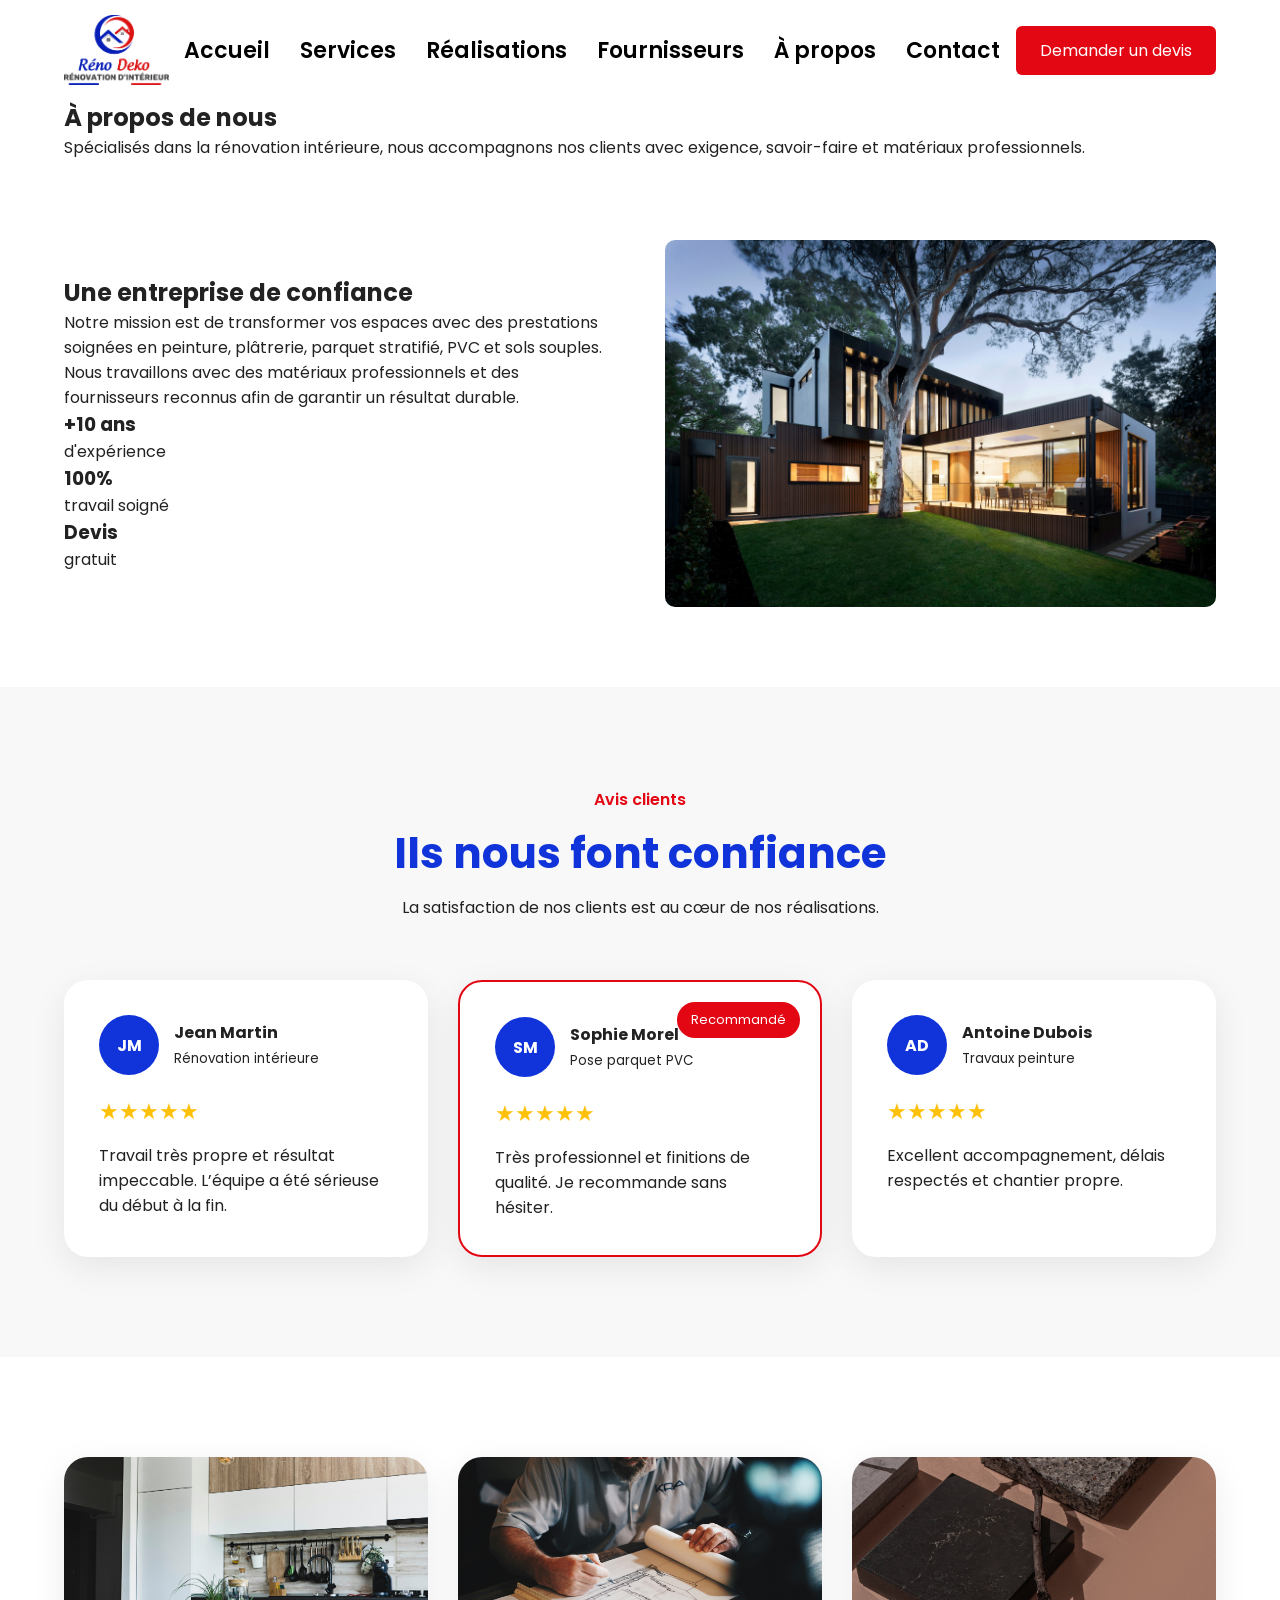
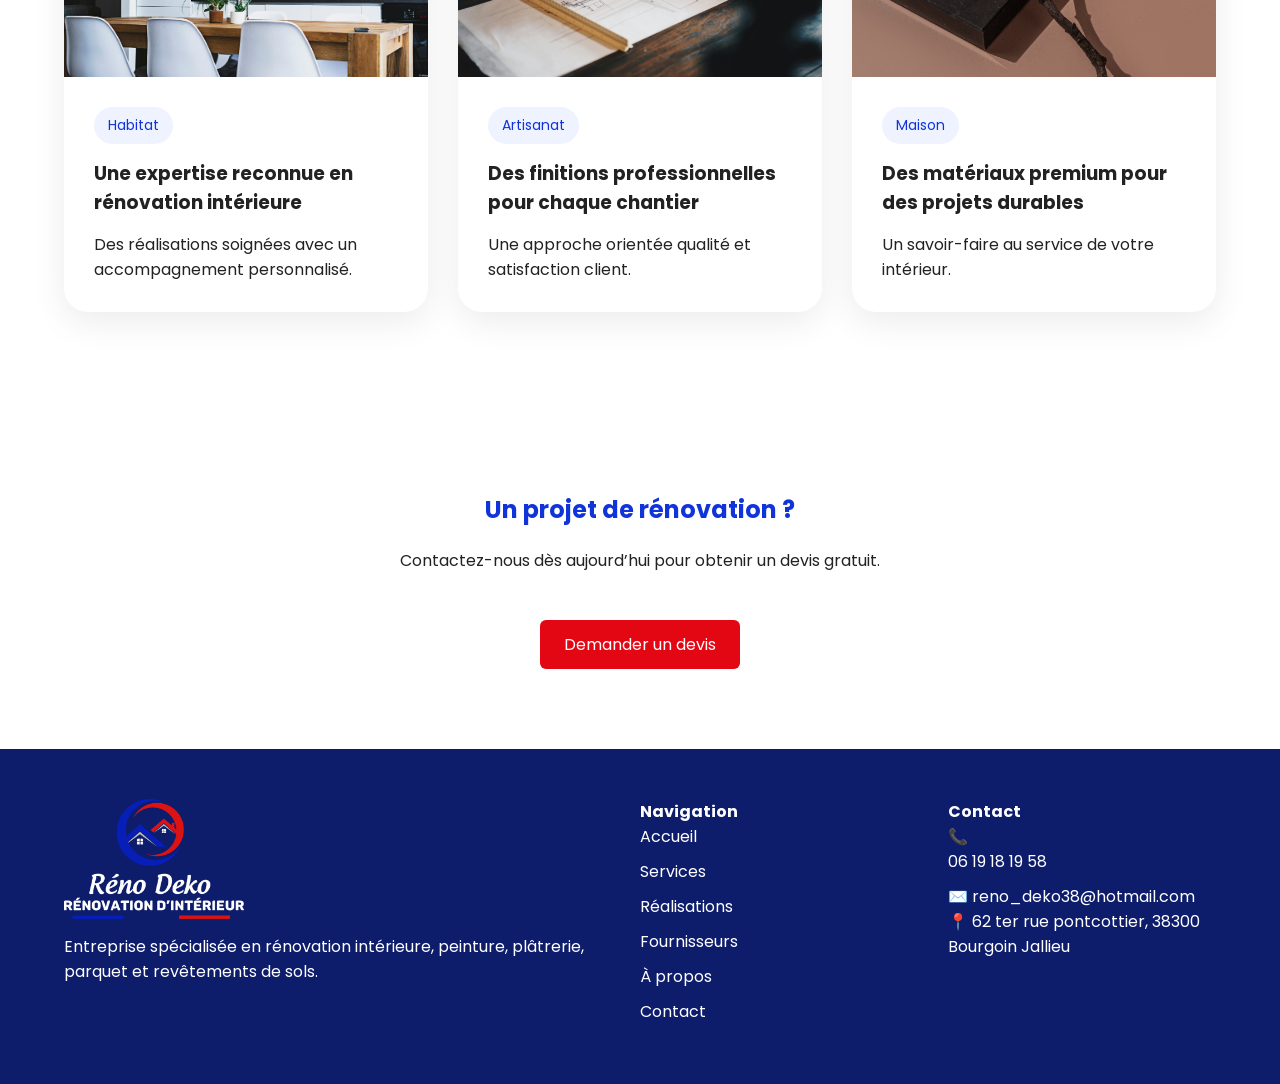
==== commit b369ae47: "Update apropos.html" ====
--- a/apropos.html
+++ b/apropos.html
@@ -359,7 +359,7 @@
         <div>
             <h4>Contact</h4>
                 
-            <p>📞 06 19 18 19 58</p>
+            <p>📞 <a href="tel:+33619181958">06 19 18 19 58</a></p>
             <p>✉️ reno_deko38@hotmail.com</p>
             <p>📍 62 ter rue pontcottier, 38300 Bourgoin Jallieu</p>
         </div>
